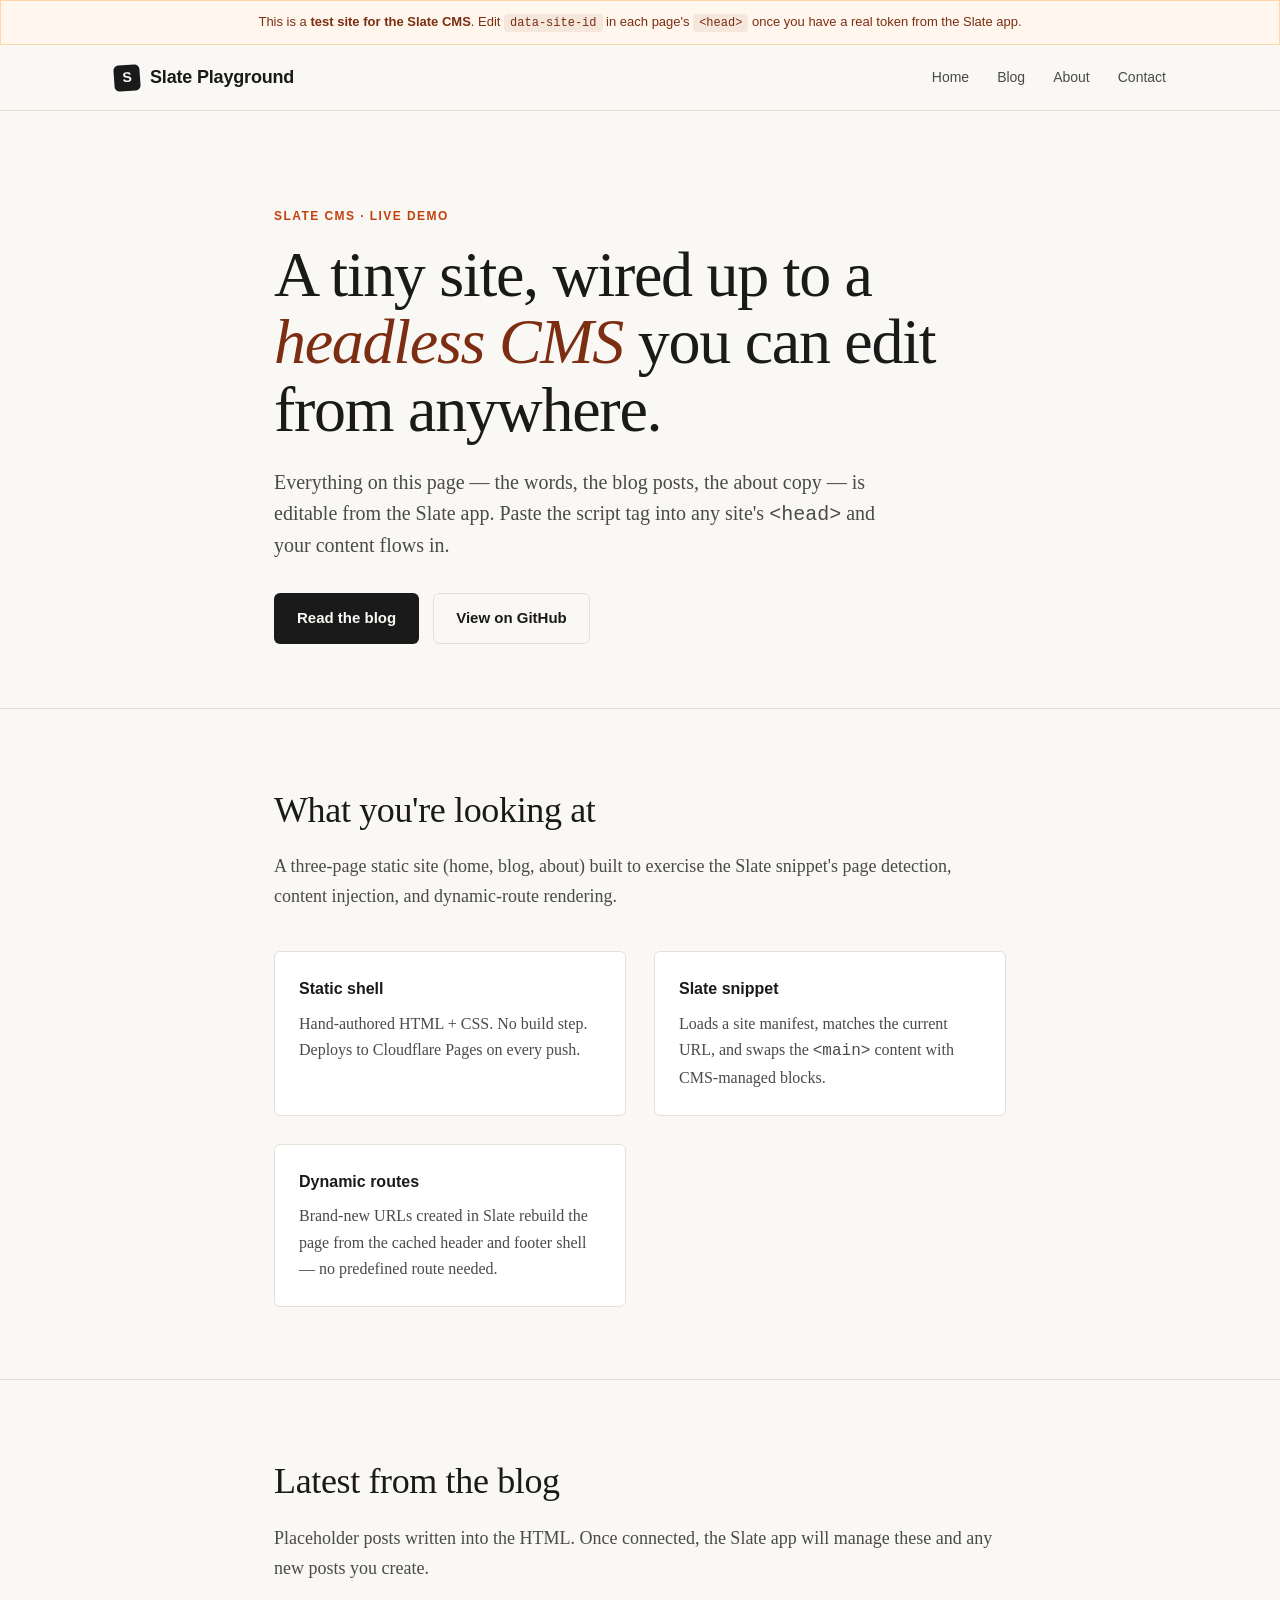
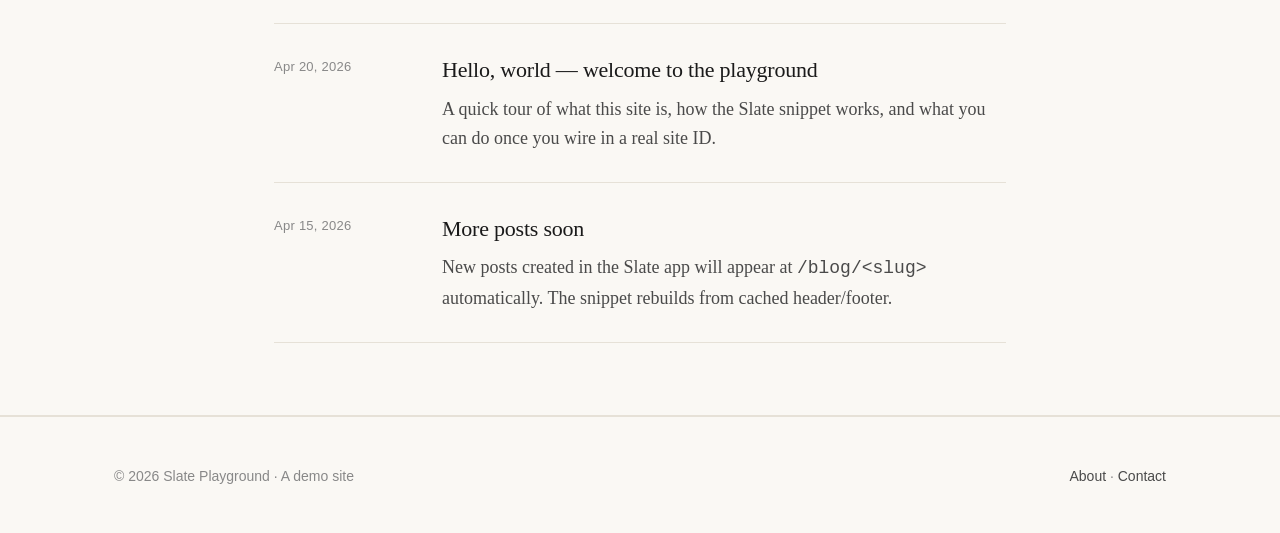
==== index.html @ 49021af7 "Initial commit: static test site for Slate CMS A minimal 5-page site (landing, blog index, sample po" ====
<!doctype html>
<html lang="en">
<head>
  <meta charset="utf-8" />
  <meta name="viewport" content="width=device-width, initial-scale=1" />
  <title>Slate Playground — a test site for the Slate CMS</title>
  <meta name="description" content="A demo site used to test the Slate headless CMS. Pages and posts here can be edited live from the Slate app." />
  <meta property="og:title" content="Slate Playground" />
  <meta property="og:description" content="A demo site used to test the Slate headless CMS." />
  <link rel="stylesheet" href="/css/style.css" />

  <!-- ── Slate CMS snippet ─────────────────────────────────────
       Swap data-site-id with your real snippet_token once you've
       created a site in the Slate app. While the token is the
       placeholder, the snippet simply no-ops and the hand-authored
       content below is shown. -->
  <script src="/js/slate.js" data-site-id="YOUR_SITE_ID" defer></script>
</head>
<body>

<div class="notice">
  This is a <strong>test site for the Slate CMS</strong>. Edit
  <code>data-site-id</code> in each page's <code>&lt;head&gt;</code> once
  you have a real token from the Slate app.
</div>

<header role="banner">
  <nav class="nav">
    <a class="brand" href="/">
      <span class="brand-mark">S</span>
      Slate Playground
    </a>
    <div class="nav-links">
      <a href="/">Home</a>
      <a href="/blog/">Blog</a>
      <a href="/about.html">About</a>
      <a href="/contact.html">Contact</a>
    </div>
  </nav>
</header>

<main>
  <section class="hero">
    <div class="wrap">
      <p class="eyebrow">Slate CMS · Live demo</p>
      <h1>A tiny site, wired up to a <em>headless CMS</em> you can edit from anywhere.</h1>
      <p class="lede">
        Everything on this page — the words, the blog posts, the about copy —
        is editable from the Slate app. Paste the script tag into any site's
        <code>&lt;head&gt;</code> and your content flows in.
      </p>
      <div class="cta-row">
        <a class="btn btn--primary" href="/blog/">Read the blog</a>
        <a class="btn btn--ghost" href="https://github.com/cadenburleson/slate-playground">View on GitHub</a>
      </div>
    </div>
  </section>

  <section>
    <div class="wrap">
      <h2>What you're looking at</h2>
      <p class="section-lede">
        A three-page static site (home, blog, about) built to exercise the
        Slate snippet's page detection, content injection, and dynamic-route
        rendering.
      </p>
      <div class="features">
        <div class="feature">
          <h3>Static shell</h3>
          <p>Hand-authored HTML + CSS. No build step. Deploys to Cloudflare Pages on every push.</p>
        </div>
        <div class="feature">
          <h3>Slate snippet</h3>
          <p>Loads a site manifest, matches the current URL, and swaps the <code>&lt;main&gt;</code> content with CMS-managed blocks.</p>
        </div>
        <div class="feature">
          <h3>Dynamic routes</h3>
          <p>Brand-new URLs created in Slate rebuild the page from the cached header and footer shell — no predefined route needed.</p>
        </div>
      </div>
    </div>
  </section>

  <section>
    <div class="wrap">
      <h2>Latest from the blog</h2>
      <p class="section-lede">
        Placeholder posts written into the HTML. Once connected, the Slate app
        will manage these and any new posts you create.
      </p>
      <div class="posts">
        <article class="post-card">
          <div class="post-date">Apr 20, 2026</div>
          <div>
            <h3><a href="/blog/hello-world.html">Hello, world — welcome to the playground</a></h3>
            <p>A quick tour of what this site is, how the Slate snippet works, and what you can do once you wire in a real site ID.</p>
          </div>
        </article>
        <article class="post-card">
          <div class="post-date">Apr 15, 2026</div>
          <div>
            <h3><a href="/blog/">More posts soon</a></h3>
            <p>New posts created in the Slate app will appear at <code>/blog/&lt;slug&gt;</code> automatically. The snippet rebuilds from cached header/footer.</p>
          </div>
        </article>
      </div>
    </div>
  </section>
</main>

<footer role="contentinfo">
  <div class="footer-inner">
    <div>© 2026 Slate Playground · A demo site</div>
    <div>
      <a href="/about.html">About</a> · <a href="/contact.html">Contact</a>
    </div>
  </div>
</footer>

</body>
</html>
---- css/style.css ----
:root {
  --bg: #faf8f4;
  --surface: #ffffff;
  --ink: #1a1a1a;
  --ink-soft: #4a4a4a;
  --ink-faint: #888;
  --rule: #e6e1d7;
  --accent: #c2410c;
  --accent-ink: #7c2d12;
  --radius: 6px;
  --maxw: 780px;
  --maxw-wide: 1100px;
}

* { box-sizing: border-box; }

html, body {
  margin: 0;
  padding: 0;
  background: var(--bg);
  color: var(--ink);
  font-family: "Iowan Old Style", "Palatino Linotype", Palatino, Georgia, serif;
  font-size: 18px;
  line-height: 1.65;
  -webkit-font-smoothing: antialiased;
}

a {
  color: var(--accent);
  text-decoration: none;
  border-bottom: 1px solid transparent;
  transition: border-color 120ms ease;
}
a:hover { border-bottom-color: var(--accent); }

img { max-width: 100%; height: auto; display: block; }

/* ─── Layout ─────────────────────────────────────────────── */

.wrap {
  max-width: var(--maxw);
  margin: 0 auto;
  padding: 0 24px;
}

.wrap--wide { max-width: var(--maxw-wide); }

/* ─── Header ─────────────────────────────────────────────── */

header[role="banner"] {
  border-bottom: 1px solid var(--rule);
  background: var(--bg);
  position: sticky;
  top: 0;
  z-index: 10;
  backdrop-filter: saturate(1.4) blur(8px);
}

.nav {
  max-width: var(--maxw-wide);
  margin: 0 auto;
  padding: 18px 24px;
  display: flex;
  align-items: center;
  justify-content: space-between;
  gap: 24px;
}

.brand {
  font-family: "Söhne", "Inter", -apple-system, BlinkMacSystemFont, sans-serif;
  font-weight: 700;
  font-size: 18px;
  letter-spacing: -0.01em;
  color: var(--ink);
  border: none;
  display: flex;
  align-items: center;
  gap: 10px;
}
.brand:hover { border: none; }

.brand-mark {
  width: 26px; height: 26px;
  background: var(--ink);
  color: var(--bg);
  border-radius: 5px;
  display: inline-flex;
  align-items: center;
  justify-content: center;
  font-size: 14px;
  font-weight: 800;
  transform: rotate(-4deg);
}

.nav-links {
  display: flex;
  gap: 28px;
  font-family: "Söhne", "Inter", -apple-system, BlinkMacSystemFont, sans-serif;
  font-size: 14px;
  font-weight: 500;
}
.nav-links a {
  color: var(--ink-soft);
  border: none;
}
.nav-links a:hover { color: var(--ink); border: none; }

/* ─── Hero ───────────────────────────────────────────────── */

.hero {
  padding: 96px 0 64px;
  border-bottom: 1px solid var(--rule);
}

.eyebrow {
  font-family: "Söhne", "Inter", -apple-system, BlinkMacSystemFont, sans-serif;
  font-size: 12px;
  font-weight: 600;
  letter-spacing: 0.12em;
  text-transform: uppercase;
  color: var(--accent);
  margin: 0 0 14px;
}

.hero h1 {
  font-size: clamp(38px, 6vw, 64px);
  line-height: 1.05;
  font-weight: 500;
  letter-spacing: -0.02em;
  margin: 0 0 24px;
}

.hero h1 em {
  font-style: italic;
  color: var(--accent-ink);
}

.hero p.lede {
  font-size: 20px;
  line-height: 1.55;
  color: var(--ink-soft);
  max-width: 620px;
  margin: 0 0 32px;
}

.cta-row {
  display: flex;
  gap: 14px;
  flex-wrap: wrap;
}

.btn {
  display: inline-block;
  padding: 12px 22px;
  border-radius: var(--radius);
  font-family: "Söhne", "Inter", -apple-system, BlinkMacSystemFont, sans-serif;
  font-size: 15px;
  font-weight: 600;
  border: 1px solid transparent;
  cursor: pointer;
}
.btn--primary { background: var(--ink); color: var(--bg); }
.btn--primary:hover { background: var(--accent-ink); border-bottom: 1px solid var(--accent-ink); }
.btn--ghost { color: var(--ink); border-color: var(--rule); background: transparent; }
.btn--ghost:hover { border-color: var(--ink); border-bottom-color: var(--ink); }

/* ─── Sections ───────────────────────────────────────────── */

section {
  padding: 72px 0;
  border-bottom: 1px solid var(--rule);
}

section h2 {
  font-size: clamp(26px, 3.5vw, 36px);
  font-weight: 500;
  letter-spacing: -0.01em;
  margin: 0 0 12px;
}

section .section-lede {
  color: var(--ink-soft);
  margin: 0 0 40px;
  font-size: 18px;
}

/* Feature grid */

.features {
  display: grid;
  grid-template-columns: repeat(auto-fit, minmax(240px, 1fr));
  gap: 28px;
}

.feature {
  padding: 24px;
  background: var(--surface);
  border: 1px solid var(--rule);
  border-radius: var(--radius);
}

.feature h3 {
  font-family: "Söhne", "Inter", -apple-system, BlinkMacSystemFont, sans-serif;
  font-size: 16px;
  margin: 0 0 8px;
  font-weight: 600;
}
.feature p { margin: 0; color: var(--ink-soft); font-size: 16px; }

/* Blog cards */

.posts {
  display: grid;
  gap: 0;
}

.post-card {
  display: grid;
  grid-template-columns: 140px 1fr;
  gap: 28px;
  padding: 28px 0;
  border-top: 1px solid var(--rule);
  align-items: start;
}
.post-card:last-child { border-bottom: 1px solid var(--rule); }

.post-date {
  font-family: "Söhne", "Inter", -apple-system, BlinkMacSystemFont, sans-serif;
  font-size: 13px;
  color: var(--ink-faint);
  letter-spacing: 0.02em;
  padding-top: 4px;
}

.post-card h3 {
  font-size: 22px;
  font-weight: 500;
  margin: 0 0 6px;
  letter-spacing: -0.01em;
}
.post-card h3 a { color: var(--ink); border: none; }
.post-card h3 a:hover { color: var(--accent); }
.post-card p { margin: 0; color: var(--ink-soft); }

@media (max-width: 560px) {
  .post-card { grid-template-columns: 1fr; gap: 8px; }
  .post-date { padding-top: 0; }
}

/* ─── Article (single blog post) ─────────────────────────── */

main .post-content,
main .page-content,
main .slate-content {
  padding: 64px 0 96px;
}

.post-meta {
  font-family: "Söhne", "Inter", -apple-system, BlinkMacSystemFont, sans-serif;
  font-size: 13px;
  color: var(--ink-faint);
  letter-spacing: 0.02em;
  margin-bottom: 16px;
  text-transform: uppercase;
}

/* ─── Slate CMS content classes ──────────────────────────── */
/* These match the class names the Slate snippet emits so CMS
   content looks consistent with the hand-authored placeholders. */

.slate-content {
  max-width: var(--maxw);
  margin: 0 auto;
}

.slate-heading {
  font-weight: 500;
  letter-spacing: -0.015em;
  line-height: 1.2;
  margin: 1.6em 0 0.5em;
}
.slate-h1 { font-size: clamp(32px, 4vw, 44px); }
.slate-h2 { font-size: clamp(26px, 3vw, 32px); }
.slate-h3 { font-size: 22px; }
.slate-h4 { font-size: 18px; font-family: "Söhne", "Inter", sans-serif; font-weight: 600; }

.slate-p {
  font-size: 18px;
  line-height: 1.75;
  margin: 0 0 1.25em;
  color: var(--ink);
}

.slate-quote {
  border-left: 3px solid var(--accent);
  padding: 4px 0 4px 20px;
  margin: 28px 0;
  font-style: italic;
  font-size: 20px;
  color: var(--ink-soft);
}

.slate-list {
  padding-left: 1.4em;
  margin: 0 0 1.25em;
}
.slate-list li { margin-bottom: 0.35em; }

.slate-figure {
  margin: 32px 0;
}
.slate-img {
  border-radius: var(--radius);
  width: 100%;
}
.slate-caption {
  font-size: 14px;
  color: var(--ink-faint);
  text-align: center;
  margin-top: 10px;
  font-style: italic;
}

.slate-hr {
  border: 0;
  border-top: 1px solid var(--rule);
  margin: 40px 0;
}

.slate-service {
  background: var(--surface);
  border: 1px solid var(--rule);
  border-radius: var(--radius);
  padding: 24px;
  margin: 24px 0;
  display: flex;
  justify-content: space-between;
  align-items: center;
  gap: 24px;
  flex-wrap: wrap;
}
.slate-service-title {
  font-family: "Söhne", "Inter", sans-serif;
  font-weight: 600;
  font-size: 18px;
  margin: 0 0 6px;
}
.slate-service-desc { margin: 0; color: var(--ink-soft); font-size: 15px; }
.slate-service-btn {
  display: inline-block;
  padding: 10px 18px;
  background: var(--ink);
  color: var(--bg);
  border-radius: var(--radius);
  font-family: "Söhne", "Inter", sans-serif;
  font-size: 14px;
  font-weight: 600;
  border: none;
  white-space: nowrap;
}
.slate-service-btn:hover { background: var(--accent-ink); border: none; }

/* ─── Footer ─────────────────────────────────────────────── */

footer[role="contentinfo"] {
  padding: 48px 0;
  background: var(--bg);
  border-top: 1px solid var(--rule);
  font-size: 14px;
  color: var(--ink-faint);
  font-family: "Söhne", "Inter", sans-serif;
}

.footer-inner {
  max-width: var(--maxw-wide);
  margin: 0 auto;
  padding: 0 24px;
  display: flex;
  justify-content: space-between;
  align-items: center;
  flex-wrap: wrap;
  gap: 16px;
}
.footer-inner a { color: var(--ink-soft); border: none; }
.footer-inner a:hover { color: var(--ink); }

/* ─── Notice banner (shows CMS connection state) ─────────── */

.notice {
  background: #fff7ed;
  border: 1px solid #fed7aa;
  color: var(--accent-ink);
  font-family: "Söhne", "Inter", sans-serif;
  font-size: 13px;
  padding: 10px 18px;
  text-align: center;
}
.notice code {
  background: rgba(124, 45, 18, 0.08);
  padding: 2px 6px;
  border-radius: 4px;
  font-size: 12px;
}
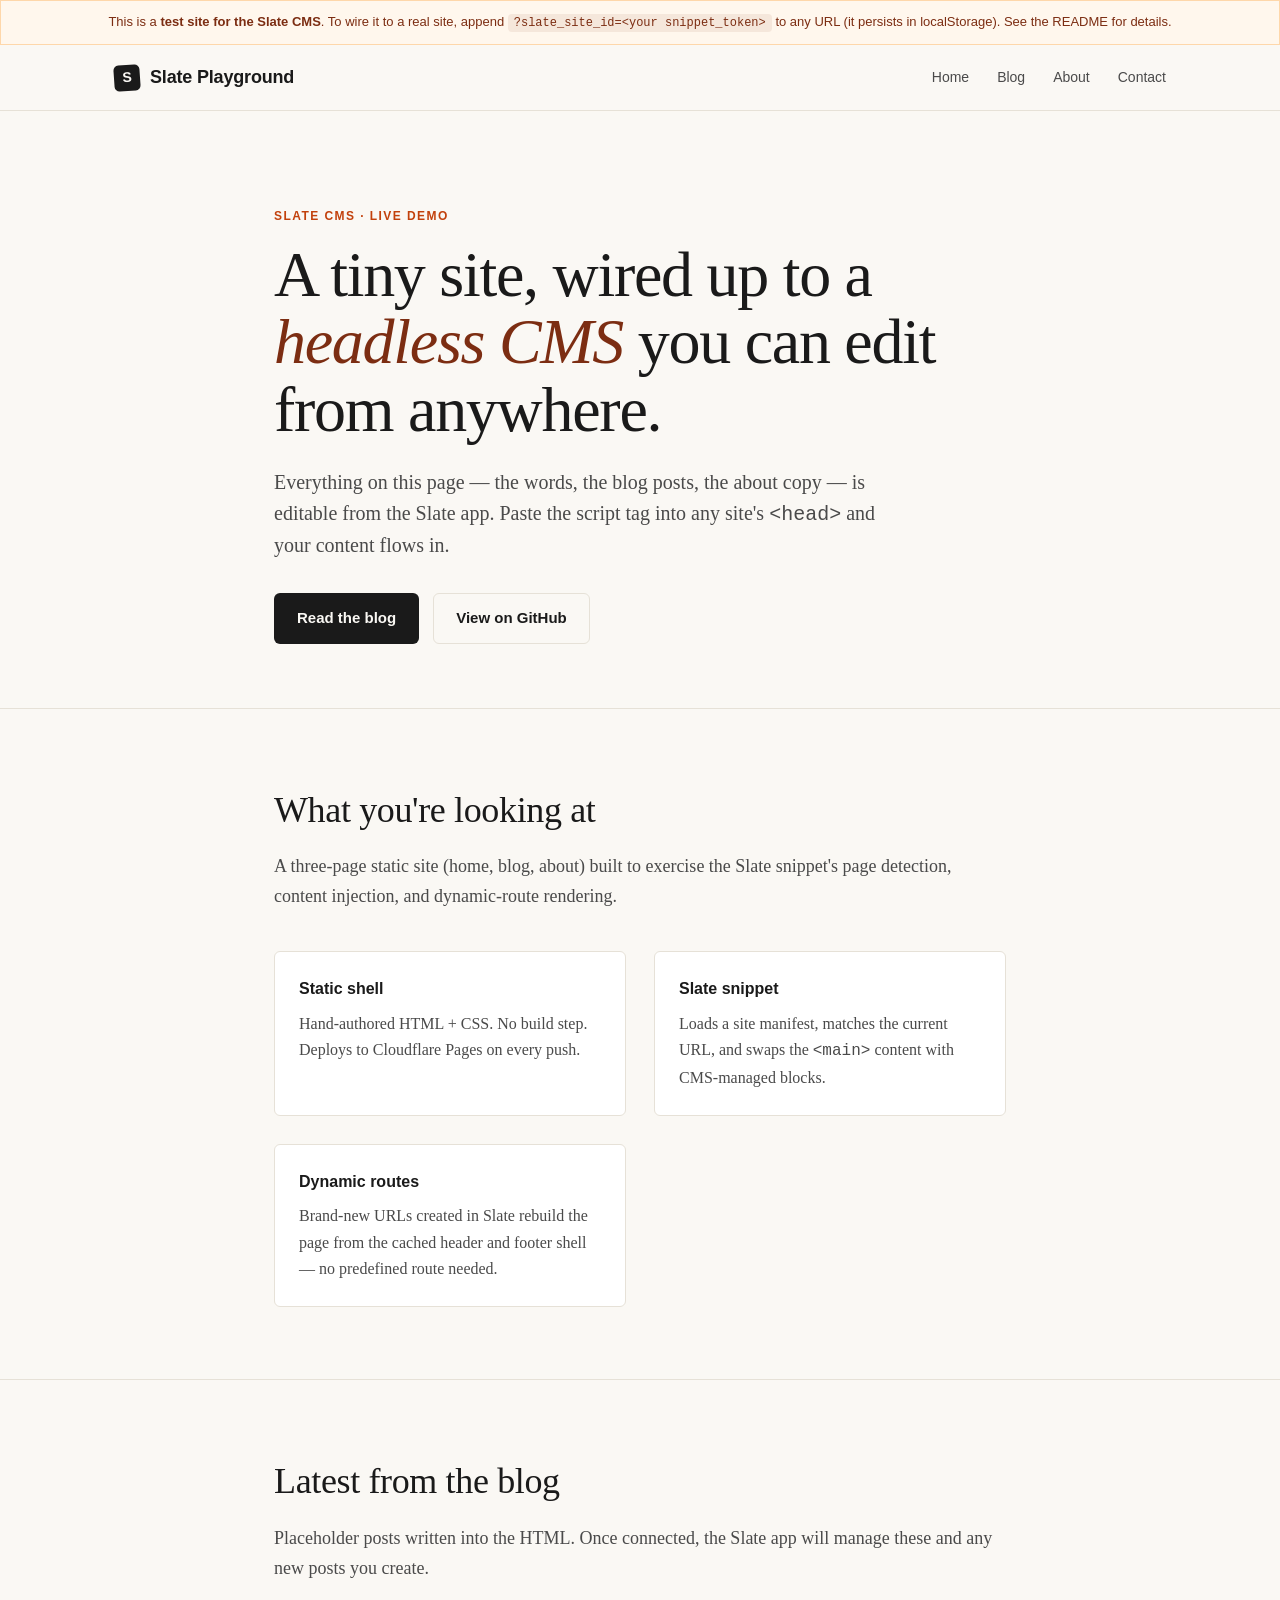
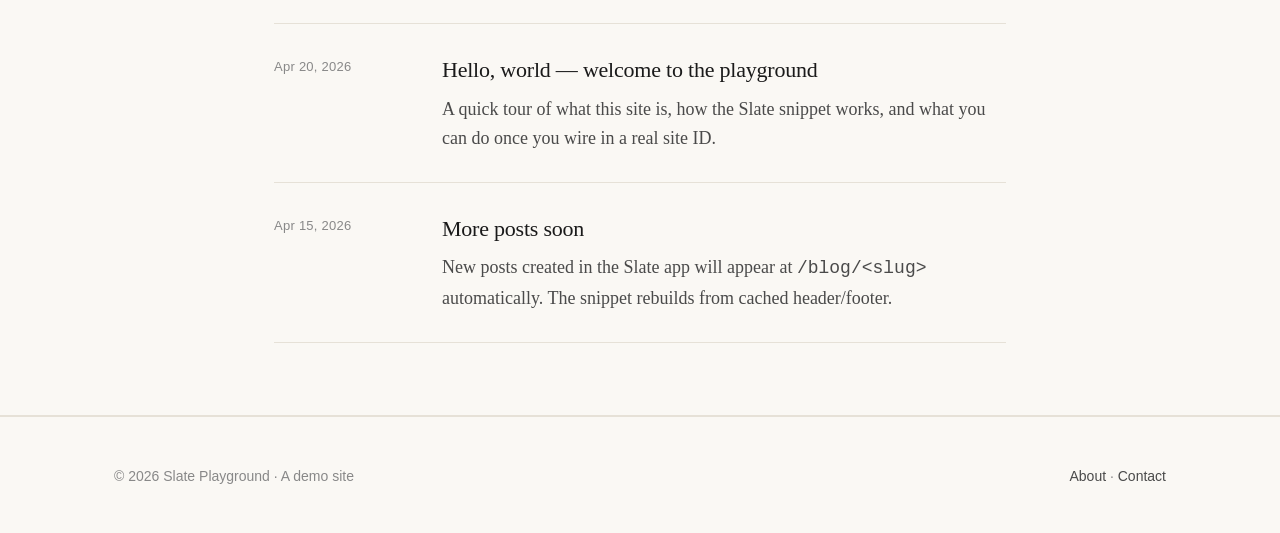
==== commit e09e381e: "Snippet override + clean URLs The committed default still ships data-site-id="YOUR_SITE_ID" so visit" ====
--- a/index.html
+++ b/index.html
@@ -19,9 +19,9 @@
 <body>
 
 <div class="notice">
-  This is a <strong>test site for the Slate CMS</strong>. Edit
-  <code>data-site-id</code> in each page's <code>&lt;head&gt;</code> once
-  you have a real token from the Slate app.
+  This is a <strong>test site for the Slate CMS</strong>. To wire it to a
+  real site, append <code>?slate_site_id=&lt;your snippet_token&gt;</code>
+  to any URL (it persists in localStorage). See the README for details.
 </div>
 
 <header role="banner">
@@ -33,8 +33,8 @@
     <div class="nav-links">
       <a href="/">Home</a>
       <a href="/blog/">Blog</a>
-      <a href="/about.html">About</a>
-      <a href="/contact.html">Contact</a>
+      <a href="/about">About</a>
+      <a href="/contact">Contact</a>
     </div>
   </nav>
 </header>
@@ -92,7 +92,7 @@
         <article class="post-card">
           <div class="post-date">Apr 20, 2026</div>
           <div>
-            <h3><a href="/blog/hello-world.html">Hello, world — welcome to the playground</a></h3>
+            <h3><a href="/blog/hello-world">Hello, world — welcome to the playground</a></h3>
             <p>A quick tour of what this site is, how the Slate snippet works, and what you can do once you wire in a real site ID.</p>
           </div>
         </article>
@@ -112,7 +112,7 @@
   <div class="footer-inner">
     <div>© 2026 Slate Playground · A demo site</div>
     <div>
-      <a href="/about.html">About</a> · <a href="/contact.html">Contact</a>
+      <a href="/about">About</a> · <a href="/contact">Contact</a>
     </div>
   </div>
 </footer>
